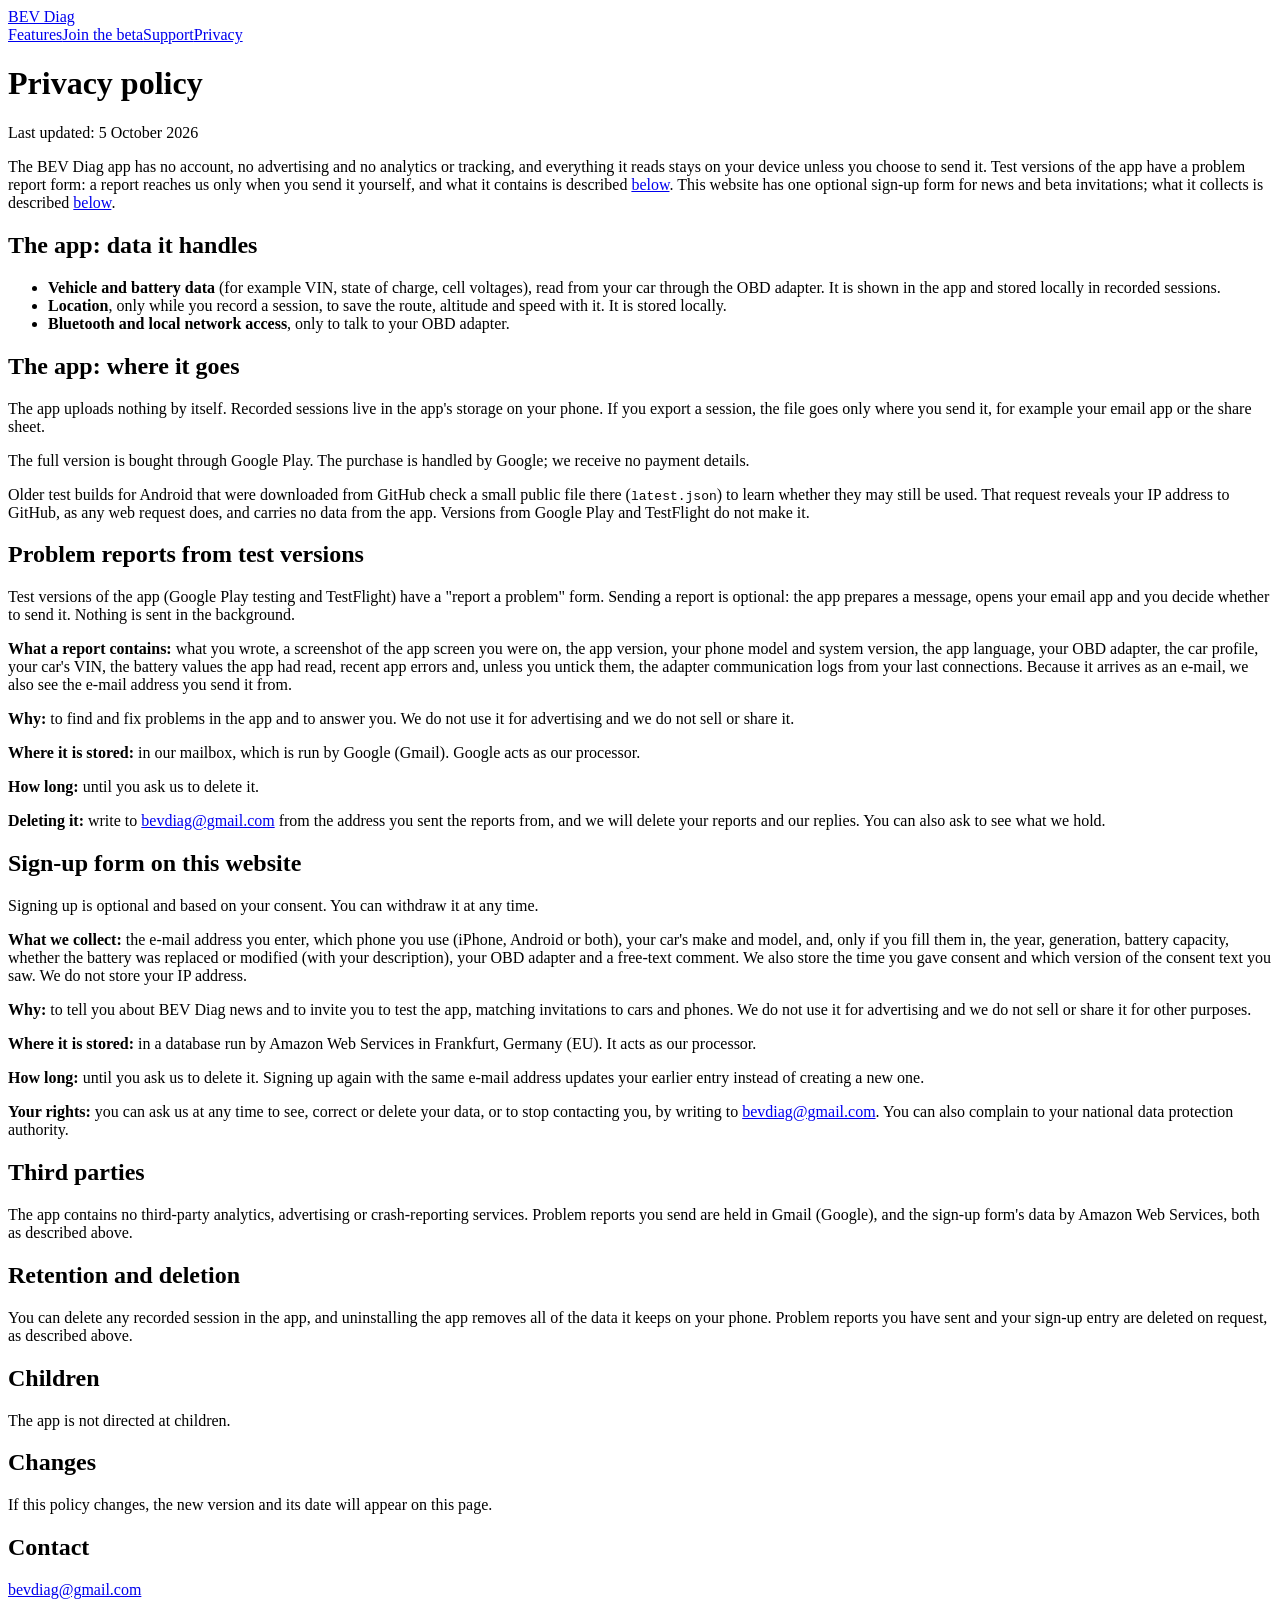
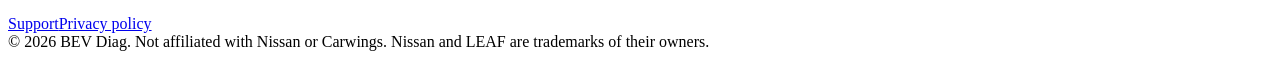
==== privacy/index.html @ f27090cc "Privacy policy: describe problem reports from test versions" ====
<!doctype html>
<html lang="en">
<head>
<meta charset="utf-8">
<meta name="viewport" content="width=device-width, initial-scale=1">
<title>BEV Diag privacy policy</title>
<meta name="description" content="How BEV Diag handles your data.">
<link rel="icon" href="../assets/icon.png">
<link rel="stylesheet" href="../style.css">
</head>
<body>
<header class="site"><div class="wrap">
  <a class="brand" href="../"><img src="../assets/icon.png" alt="">BEV Diag</a>
  <nav><a href="../#features">Features</a><a href="../signup/">Join the beta</a><a href="../support/">Support</a><a href="../privacy/">Privacy</a></nav>
</div></header>
<main class="wrap doc">
  <h1>Privacy policy</h1>
  <p class="updated">Last updated: 5 October 2026</p>

  <p>The BEV Diag app has no account, no advertising and no analytics or tracking, and everything it reads stays on your device unless you choose to send it. Test versions of the app have a problem report form: a report reaches us only when you send it yourself, and what it contains is described <a href="#reports">below</a>. This website has one optional sign-up form for news and beta invitations; what it collects is described <a href="#signup">below</a>.</p>

  <h2>The app: data it handles</h2>
  <ul>
    <li><strong>Vehicle and battery data</strong> (for example VIN, state of charge, cell voltages), read from your car through the OBD adapter. It is shown in the app and stored locally in recorded sessions.</li>
    <li><strong>Location</strong>, only while you record a session, to save the route, altitude and speed with it. It is stored locally.</li>
    <li><strong>Bluetooth and local network access</strong>, only to talk to your OBD adapter.</li>
  </ul>

  <h2>The app: where it goes</h2>
  <p>The app uploads nothing by itself. Recorded sessions live in the app's storage on your phone. If you export a session, the file goes only where you send it, for example your email app or the share sheet.</p>
  <p>The full version is bought through Google Play. The purchase is handled by Google; we receive no payment details.</p>
  <p>Older test builds for Android that were downloaded from GitHub check a small public file there (<code>latest.json</code>) to learn whether they may still be used. That request reveals your IP address to GitHub, as any web request does, and carries no data from the app. Versions from Google Play and TestFlight do not make it.</p>

  <h2 id="reports">Problem reports from test versions</h2>
  <p>Test versions of the app (Google Play testing and TestFlight) have a "report a problem" form. Sending a report is optional: the app prepares a message, opens your email app and you decide whether to send it. Nothing is sent in the background.</p>
  <p><strong>What a report contains:</strong> what you wrote, a screenshot of the app screen you were on, the app version, your phone model and system version, the app language, your OBD adapter, the car profile, your car's VIN, the battery values the app had read, recent app errors and, unless you untick them, the adapter communication logs from your last connections. Because it arrives as an e-mail, we also see the e-mail address you send it from.</p>
  <p><strong>Why:</strong> to find and fix problems in the app and to answer you. We do not use it for advertising and we do not sell or share it.</p>
  <p><strong>Where it is stored:</strong> in our mailbox, which is run by Google (Gmail). Google acts as our processor.</p>
  <p><strong>How long:</strong> until you ask us to delete it.</p>
  <p><strong>Deleting it:</strong> write to <a href="mailto:bevdiag@gmail.com">bevdiag@gmail.com</a> from the address you sent the reports from, and we will delete your reports and our replies. You can also ask to see what we hold.</p>

  <h2 id="signup">Sign-up form on this website</h2>
  <p>Signing up is optional and based on your consent. You can withdraw it at any time.</p>
  <p><strong>What we collect:</strong> the e-mail address you enter, which phone you use (iPhone, Android or both), your car's make and model, and, only if you fill them in, the year, generation, battery capacity, whether the battery was replaced or modified (with your description), your OBD adapter and a free-text comment. We also store the time you gave consent and which version of the consent text you saw. We do not store your IP address.</p>
  <p><strong>Why:</strong> to tell you about BEV Diag news and to invite you to test the app, matching invitations to cars and phones. We do not use it for advertising and we do not sell or share it for other purposes.</p>
  <p><strong>Where it is stored:</strong> in a database run by Amazon Web Services in Frankfurt, Germany (EU). It acts as our processor.</p>
  <p><strong>How long:</strong> until you ask us to delete it. Signing up again with the same e-mail address updates your earlier entry instead of creating a new one.</p>
  <p><strong>Your rights:</strong> you can ask us at any time to see, correct or delete your data, or to stop contacting you, by writing to <a href="mailto:bevdiag@gmail.com">bevdiag@gmail.com</a>. You can also complain to your national data protection authority.</p>

  <h2>Third parties</h2>
  <p>The app contains no third-party analytics, advertising or crash-reporting services. Problem reports you send are held in Gmail (Google), and the sign-up form's data by Amazon Web Services, both as described above.</p>

  <h2>Retention and deletion</h2>
  <p>You can delete any recorded session in the app, and uninstalling the app removes all of the data it keeps on your phone. Problem reports you have sent and your sign-up entry are deleted on request, as described above.</p>

  <h2>Children</h2>
  <p>The app is not directed at children.</p>

  <h2>Changes</h2>
  <p>If this policy changes, the new version and its date will appear on this page.</p>

  <h2>Contact</h2>
  <p><a href="mailto:bevdiag@gmail.com">bevdiag@gmail.com</a></p>
</main>
<footer class="site"><div class="wrap">
  <a href="../support/">Support</a><a href="../privacy/">Privacy policy</a>
  <div>&copy; 2026 BEV Diag. Not affiliated with Nissan or Carwings. Nissan and LEAF are trademarks of their owners.</div>
</div></footer>
</body></html>
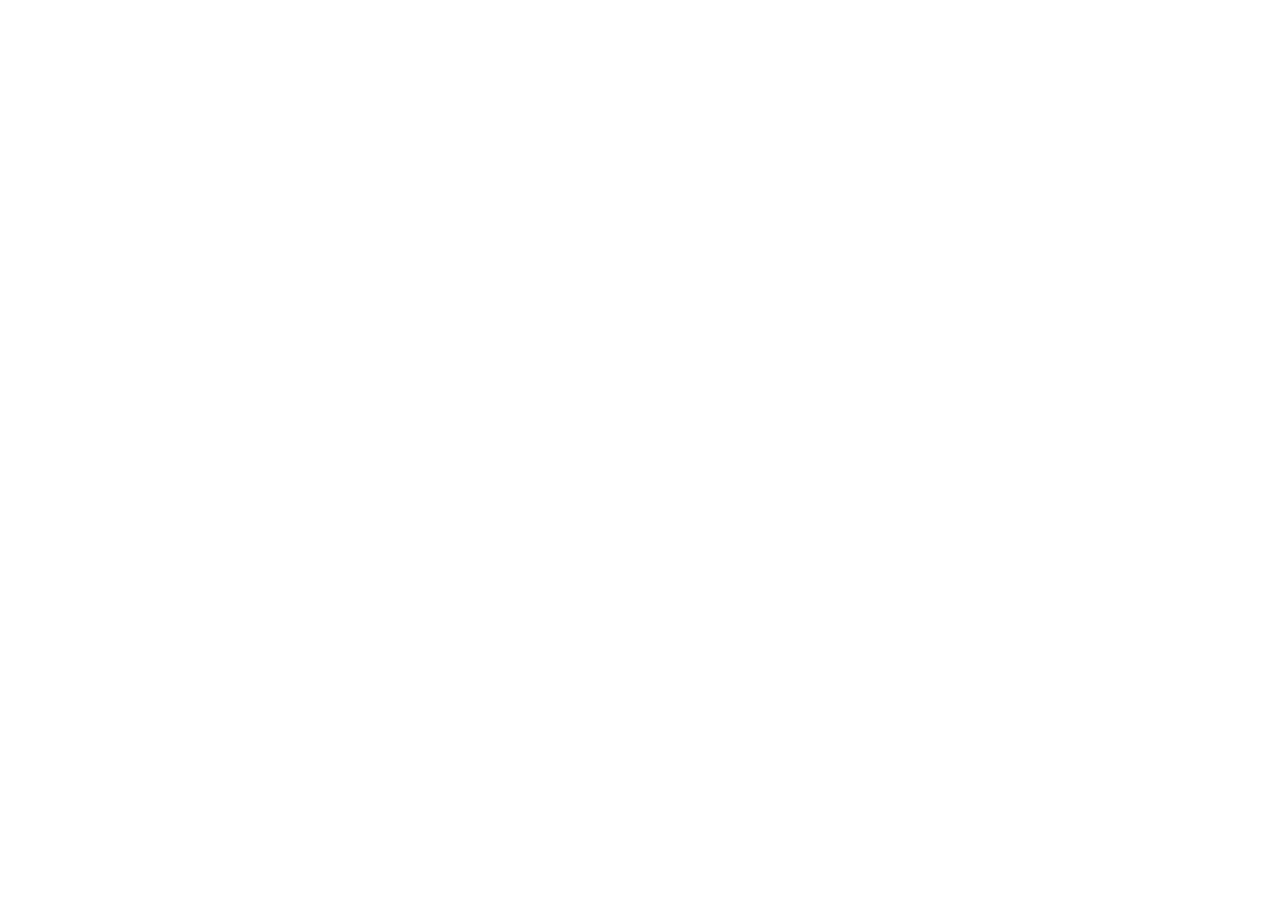
==== commit 07eea64f: "Redirect bev-diag.github.io to bevdiag.com The landing page now lives in bevcloud-web and is served " ====
--- a/privacy/index.html
+++ b/privacy/index.html
@@ -2,68 +2,12 @@
 <html lang="en">
 <head>
 <meta charset="utf-8">
-<meta name="viewport" content="width=device-width, initial-scale=1">
-<title>BEV Diag privacy policy</title>
-<meta name="description" content="How BEV Diag handles your data.">
-<link rel="icon" href="../assets/icon.png">
-<link rel="stylesheet" href="../style.css">
+<title>BEV Diag has moved to bevdiag.com</title>
+<link rel="canonical" href="https://bevdiag.com/privacy/">
+<meta http-equiv="refresh" content="0; url=https://bevdiag.com/privacy/">
+<script>location.replace('https://bevdiag.com' + location.pathname + location.search + location.hash);</script>
 </head>
 <body>
-<header class="site"><div class="wrap">
-  <a class="brand" href="../"><img src="../assets/icon.png" alt="">BEV Diag</a>
-  <nav><a href="../#features">Features</a><a href="../signup/">Join the beta</a><a href="../support/">Support</a><a href="../privacy/">Privacy</a></nav>
-</div></header>
-<main class="wrap doc">
-  <h1>Privacy policy</h1>
-  <p class="updated">Last updated: 5 October 2026</p>
-
-  <p>The BEV Diag app has no account, no advertising and no analytics or tracking, and everything it reads stays on your device unless you choose to send it. Test versions of the app have a problem report form: a report reaches us only when you send it yourself, and what it contains is described <a href="#reports">below</a>. This website has one optional sign-up form for news and beta invitations; what it collects is described <a href="#signup">below</a>.</p>
-
-  <h2>The app: data it handles</h2>
-  <ul>
-    <li><strong>Vehicle and battery data</strong> (for example VIN, state of charge, cell voltages), read from your car through the OBD adapter. It is shown in the app and stored locally in recorded sessions.</li>
-    <li><strong>Location</strong>, only while you record a session, to save the route, altitude and speed with it. It is stored locally.</li>
-    <li><strong>Bluetooth and local network access</strong>, only to talk to your OBD adapter.</li>
-  </ul>
-
-  <h2>The app: where it goes</h2>
-  <p>The app uploads nothing by itself. Recorded sessions live in the app's storage on your phone. If you export a session, the file goes only where you send it, for example your email app or the share sheet.</p>
-  <p>The full version is bought through Google Play. The purchase is handled by Google; we receive no payment details.</p>
-  <p>Older test builds for Android that were downloaded from GitHub check a small public file there (<code>latest.json</code>) to learn whether they may still be used. That request reveals your IP address to GitHub, as any web request does, and carries no data from the app. Versions from Google Play and TestFlight do not make it.</p>
-
-  <h2 id="reports">Problem reports from test versions</h2>
-  <p>Test versions of the app (Google Play testing and TestFlight) have a "report a problem" form. Sending a report is optional: the app prepares a message, opens your email app and you decide whether to send it. Nothing is sent in the background.</p>
-  <p><strong>What a report contains:</strong> what you wrote, a screenshot of the app screen you were on, the app version, your phone model and system version, the app language, your OBD adapter, the car profile, your car's VIN, the battery values the app had read, recent app errors and, unless you untick them, the adapter communication logs from your last connections. Because it arrives as an e-mail, we also see the e-mail address you send it from.</p>
-  <p><strong>Why:</strong> to find and fix problems in the app and to answer you. We do not use it for advertising and we do not sell or share it.</p>
-  <p><strong>Where it is stored:</strong> in our mailbox, which is run by Google (Gmail). Google acts as our processor.</p>
-  <p><strong>How long:</strong> until you ask us to delete it.</p>
-  <p><strong>Deleting it:</strong> write to <a href="mailto:bevdiag@gmail.com">bevdiag@gmail.com</a> from the address you sent the reports from, and we will delete your reports and our replies. You can also ask to see what we hold.</p>
-
-  <h2 id="signup">Sign-up form on this website</h2>
-  <p>Signing up is optional and based on your consent. You can withdraw it at any time.</p>
-  <p><strong>What we collect:</strong> the e-mail address you enter, which phone you use (iPhone, Android or both), your car's make and model, and, only if you fill them in, the year, generation, battery capacity, whether the battery was replaced or modified (with your description), your OBD adapter and a free-text comment. We also store the time you gave consent and which version of the consent text you saw. We do not store your IP address.</p>
-  <p><strong>Why:</strong> to tell you about BEV Diag news and to invite you to test the app, matching invitations to cars and phones. We do not use it for advertising and we do not sell or share it for other purposes.</p>
-  <p><strong>Where it is stored:</strong> in a database run by Amazon Web Services in Frankfurt, Germany (EU). It acts as our processor.</p>
-  <p><strong>How long:</strong> until you ask us to delete it. Signing up again with the same e-mail address updates your earlier entry instead of creating a new one.</p>
-  <p><strong>Your rights:</strong> you can ask us at any time to see, correct or delete your data, or to stop contacting you, by writing to <a href="mailto:bevdiag@gmail.com">bevdiag@gmail.com</a>. You can also complain to your national data protection authority.</p>
-
-  <h2>Third parties</h2>
-  <p>The app contains no third-party analytics, advertising or crash-reporting services. Problem reports you send are held in Gmail (Google), and the sign-up form's data by Amazon Web Services, both as described above.</p>
-
-  <h2>Retention and deletion</h2>
-  <p>You can delete any recorded session in the app, and uninstalling the app removes all of the data it keeps on your phone. Problem reports you have sent and your sign-up entry are deleted on request, as described above.</p>
-
-  <h2>Children</h2>
-  <p>The app is not directed at children.</p>
-
-  <h2>Changes</h2>
-  <p>If this policy changes, the new version and its date will appear on this page.</p>
-
-  <h2>Contact</h2>
-  <p><a href="mailto:bevdiag@gmail.com">bevdiag@gmail.com</a></p>
-</main>
-<footer class="site"><div class="wrap">
-  <a href="../support/">Support</a><a href="../privacy/">Privacy policy</a>
-  <div>&copy; 2026 BEV Diag. Not affiliated with Nissan or Carwings. Nissan and LEAF are trademarks of their owners.</div>
-</div></footer>
-</body></html>
+<p>BEV Diag has moved to <a href="https://bevdiag.com/privacy/">bevdiag.com</a>.</p>
+</body>
+</html>
